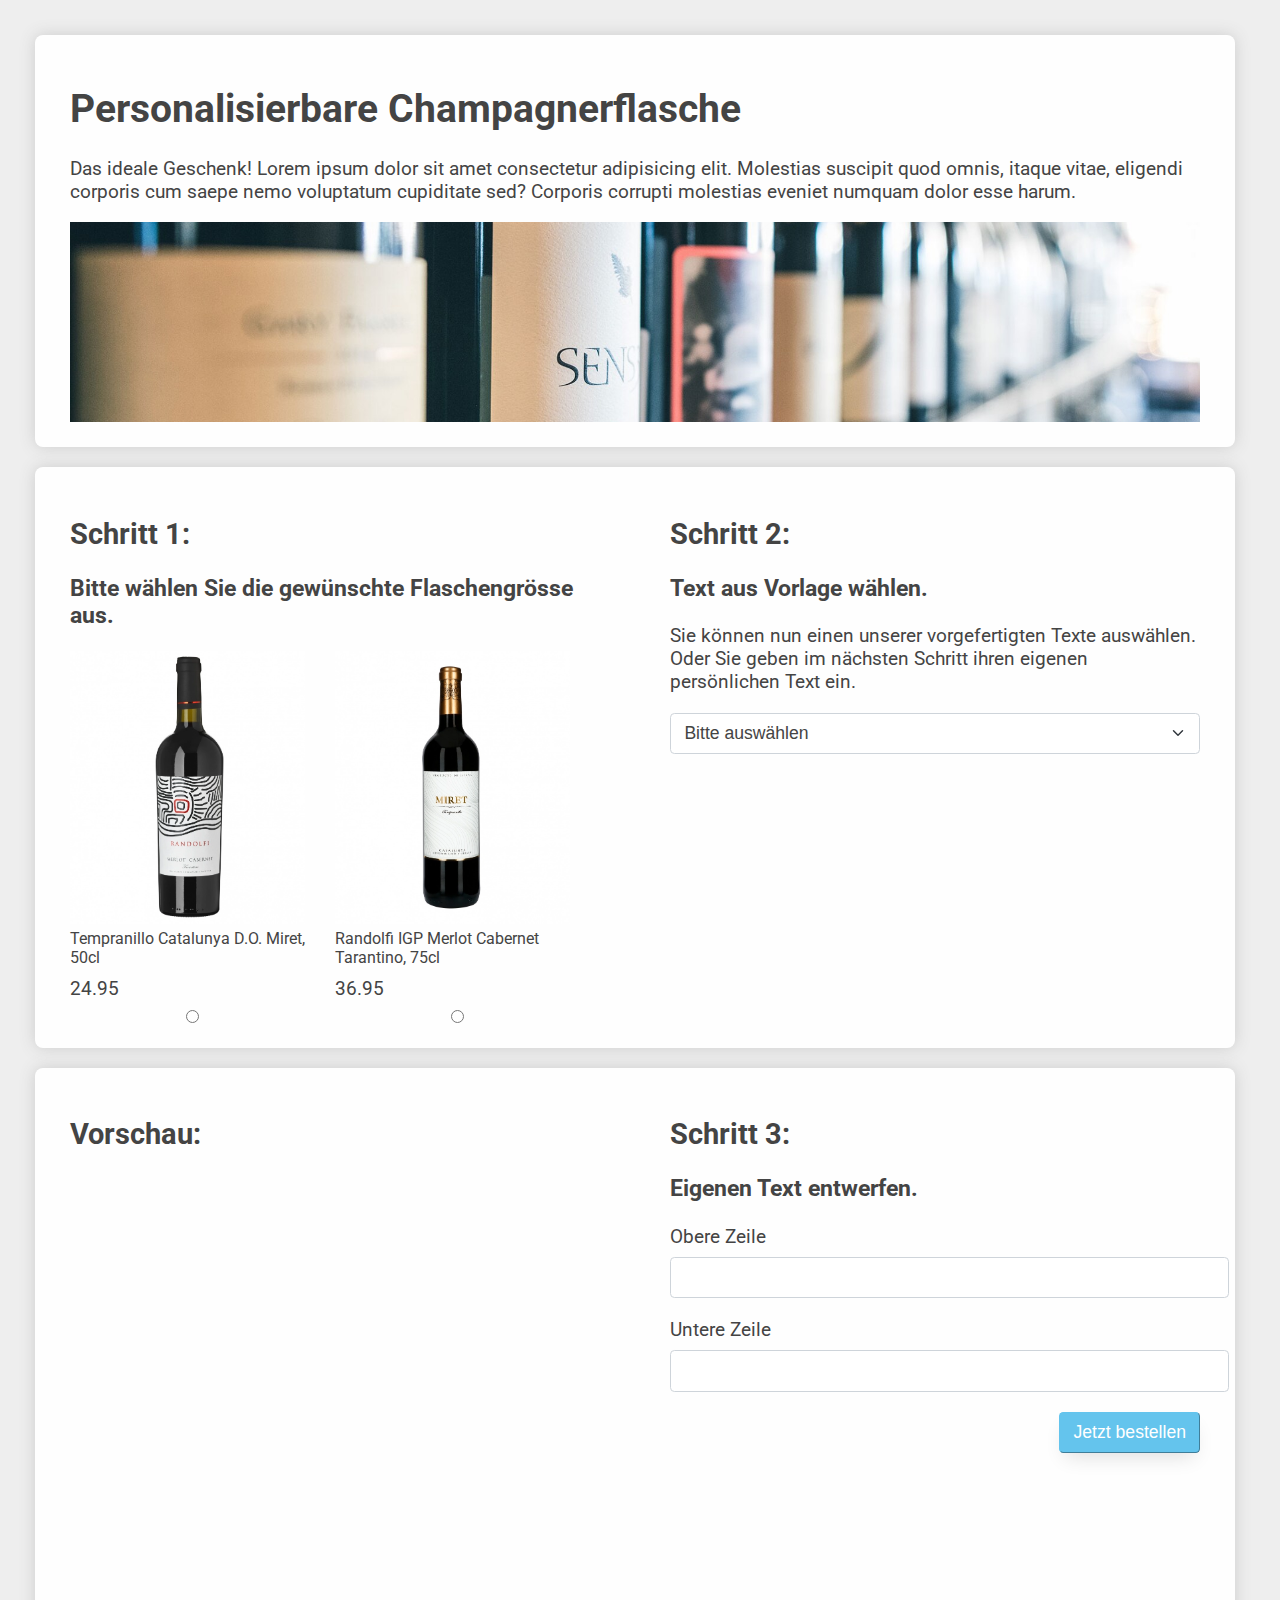
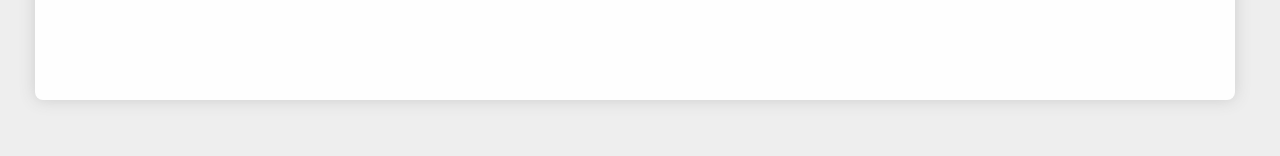
==== index.html @ 7e0ebab8 "init project designed and functional." ====
<!DOCTYPE html>
<html lang="en">
<head>
	<meta charset="UTF-8">
	<meta http-equiv="X-UA-Compatible" content="IE=edge">
	<meta name="viewport" content="width=device-width, initial-scale=1.0">
	<link rel="stylesheet" href="css/style.css">
	
	<link href="https://fonts.googleapis.com/css2?family=Roboto:wght@100;300;400;700&display=swap" rel="stylesheet">
	<title>bigBottle</title>
</head>
<body>
<div class="container">
	<div class="content">
		<h1>Personalisierbare Champagnerflasche</h1>
		<p>Das ideale Geschenk! Lorem ipsum dolor sit amet consectetur adipisicing elit. Molestias suscipit quod omnis, itaque vitae, eligendi corporis cum saepe nemo voluptatum cupiditate sed? Corporis corrupti molestias eveniet numquam dolor esse harum.</p>
		<div class="teaserImage"></div>
	</div>
</div>
<div class="container">
	<div class="content contentSmall">
		<h2>Schritt 1:</h2>
		<h3>Bitte wählen Sie die gewünschte Flaschengrösse aus.</h3>
		<div class="bottleSelectBox">
			<ul>
				<li>
					<div class="bottleContainer">
						<label>
							<img class="bottleImage" src="img/3356512-01.webp" alt="Champagnerflasche klein">
							<span class="bottleDescription">Tempranillo Catalunya D.O. Miret, 50cl</span>
							<span class="bottlePrice">24.95</span>
							<input type="radio" name="bottle" value="smallBottle" id="bottle" onClick="selectBottle(this);">
						</label>
					</div>
				</li>
				<li>
					<div class="bottleContainer">
						<label>
							<img class="bottleImage" src="img/3243206-01.webp" alt="Champagnerflasche gross">
							<span class="bottleDescription">Randolfi IGP Merlot Cabernet Tarantino, 75cl</span>
							<span class="bottlePrice">36.95</span>
							<input type="radio" name="bottle" value="largeBottle" id="bottle" onClick="selectBottle(this);">
						</label>
					</div>
				</li>
			</ul>
		</div>
	</div>
	<div class="content contentSmall">
		<h2>Schritt 2:</h2>
		<h3>Text aus Vorlage wählen.</h3>
		<p>Sie können nun einen unserer vorgefertigten Texte auswählen. Oder Sie geben im nächsten Schritt ihren eigenen persönlichen Text ein.</p>
		<div class="textDraft" id="textDraft">
			<!-- <select class="form-select" name="texte" id="texte" onChange="prefillWithDraft()">
				<option value="">Bitte auswählen</option>
				<option value="Das ist Text 1 | Teil 1">Das ist Text 1 - links | Teil 1 - rechts</option>
				<option value="Das ist Text 2 | Teil 2">Das ist Text 2 - links | Teil 2 - rechts</option>
				<option value="Das ist Text 3 | Teil 3">Das ist Text 3 - links | Teil 3 - rechts</option>
				<option value="Das ist Text 4 | Teil 4">Das ist Text 4 - links | Teil 4 - rechts</option>
			</select> -->
		</div>
	</div>
</div>
<div class="container">
	<div class="content contentSmall">
		<h2>Vorschau:</h2>
		<div class="previewChampagner" id="previewChampagner">
			<div class="previewTextChampagner">
				<div id="previewRow1" class="previewRow1"></div>
				<div id="previewRow2" class="previewRow2"></div>
			</div>
		</div>
	</div>
	<div class="content contentSmall">
		<h2>Schritt 3:</h2>
		<h3>Eigenen Text entwerfen.</h3>
		<label for="zeile1" class="form-label">Obere Zeile</label>
		<input class="form-control" type="text" id="zeile1" pattern="^[a-zA-Z0-9-_\.]{1,20}" maxlength="20" onKeyUp="preview('previewRow1', this.value)">
		
		<label for="zeile1" class="form-label">Untere Zeile</label>
		<input class="form-control" type="text" id="zeile2" pattern="^[a-zA-Z0-9-_\.]{1,20}" maxlength="20" onKeyUp="preview('previewRow2', this.value)">

		<button class="btn btn-info" type="button" value="JETZT BESTELLEN" onClick="sendBtn()">Jetzt bestellen</button>
	</div>
</div>
<footer>
	<script src="js/bottle.js"></script>
</footer>
</body>
</html>
---- css/style.css ----
html, body {
	margin: 0;
	padding: 0;
	font-family: 'Roboto', sans-serif;
	font-size: 1.1em;
	background-color: #eee;
	color: #444;
}

body {
	display: flex;
	flex-wrap: wrap;
	/* justify-content: center; */
	padding: 2rem;
}

h2

a {
	color: #64c4ed;
	font-size: 1em;
	text-decoration: none;
}

.btn {
	float: right;
	padding: .375rem .75rem;
	border-width: 1px;
	-webkit-box-shadow: 0 10px 20px -6px rgb(0 0 0 / 12%);
	-moz-box-shadow: 0 10px 20px -6px rgba(0,0,0,.12);
	box-shadow: 0 10px 20px -6px rgb(0 0 0 / 12%);
	font-weight: 400;
	color: #212529;
	text-align: center;
	vertical-align: middle;
	font-size: 1rem;
	line-height: 1.5;
	border-radius: .25rem;
}

.btn.btn-info {
	color: #fff;
	border-color: #64c4ed;
	background: #64c4ed;
}

img {
	max-width: 100%;
}

.teaserImage {
	background-image: url('../img/teaser.jpg');
	background-repeat: no-repeat;
	background-size: cover;
	background-position: center center;
	width: 100%;
	height: 200px;
}

button { cursor: pointer; }

.container {
	width: 100%;
	max-width: 1200px;
	display: flex;
	background-color: #fefefe;
	border-radius: 8px;
	margin-bottom: 20px;
	box-shadow: 0 0 16px #ccc;
}

.content {
	width: 100%;
	padding: 25px 35px;
}

.contentSmall { width: 50%; }

.bottleSelectBox ul {
	list-style-type: none;
	padding: 0;
}

.bottleSelectBox ul li {
	float: left;
	width: calc((100%/2) - 30px);
	margin-right: 30px;
}

.bottleSelectBox ul li .bottleContainer span.bottleDescription {
	font-size: .85em;
	display: block;
	margin-bottom: 10px;
}

.bottleSelectBox ul li .bottleContainer span.bottlePrice {
	font-size: 1em;
	display: block;
	margin-bottom: 10px;
}

.bottleSelectBox ul li .bottleContainer input[type="radio"] {
	display: block;
	text-align: center;
	width: 100%;
}

.previewChampagner {
	position: relative;
	height: 500px;
}

.previewChampagner#previewChampagner {
	/* background-image: url('../img/3243206-01_large.jpg'); */
	background-repeat: no-repeat;
	background-size: contain;
}

.previewTextChampagner {
	position: relative;
	left: 170px;
	top: 310px;
	white-space: nowrap;
}

.form-label { margin-bottom: .5rem; }

label { display: inline-block; }

.form-select {
	display: block;
	width: 100%;
	padding: .375rem 2.25rem .375rem .75rem;
	-moz-padding-start: calc(0.75rem - 3px);
	font-size: 1rem;
	font-weight: 400;
	line-height: 1.5;
	color: #444;
	background-color: #fff;
	background-image: url("data:image/svg+xml,%3csvg xmlns='http://www.w3.org/2000/svg' viewBox='0 0 16 16'%3e%3cpath fill='none' stroke='%23343a40' stroke-linecap='round' stroke-linejoin='round' stroke-width='2' d='M2 5l6 6 6-6'/%3e%3c/svg%3e");
	background-repeat: no-repeat;
	background-position: right .75rem center;
	background-size: 16px 12px;
	border: 1px solid #ced4da;
	border-radius: .25rem;
	transition: border-color .15s ease-in-out,box-shadow .15s ease-in-out;
	-webkit-appearance: none;
	-moz-appearance: none;
	appearance: none;
	margin-bottom: 20px;
}

.form-control {
	display: block;
	width: 100%;
	padding: .375rem .75rem;
	font-size: 1rem;
	font-weight: 400;
	line-height: 1.5;
	color: #444;
	background-color: #fff;
	background-clip: padding-box;
	border: 1px solid #ced4da;
	-webkit-appearance: none;
	-moz-appearance: none;
	appearance: none;
	border-radius: .25rem;
	transition: border-color .15s ease-in-out,box-shadow .15s ease-in-out;
	margin-bottom: 20px;
}
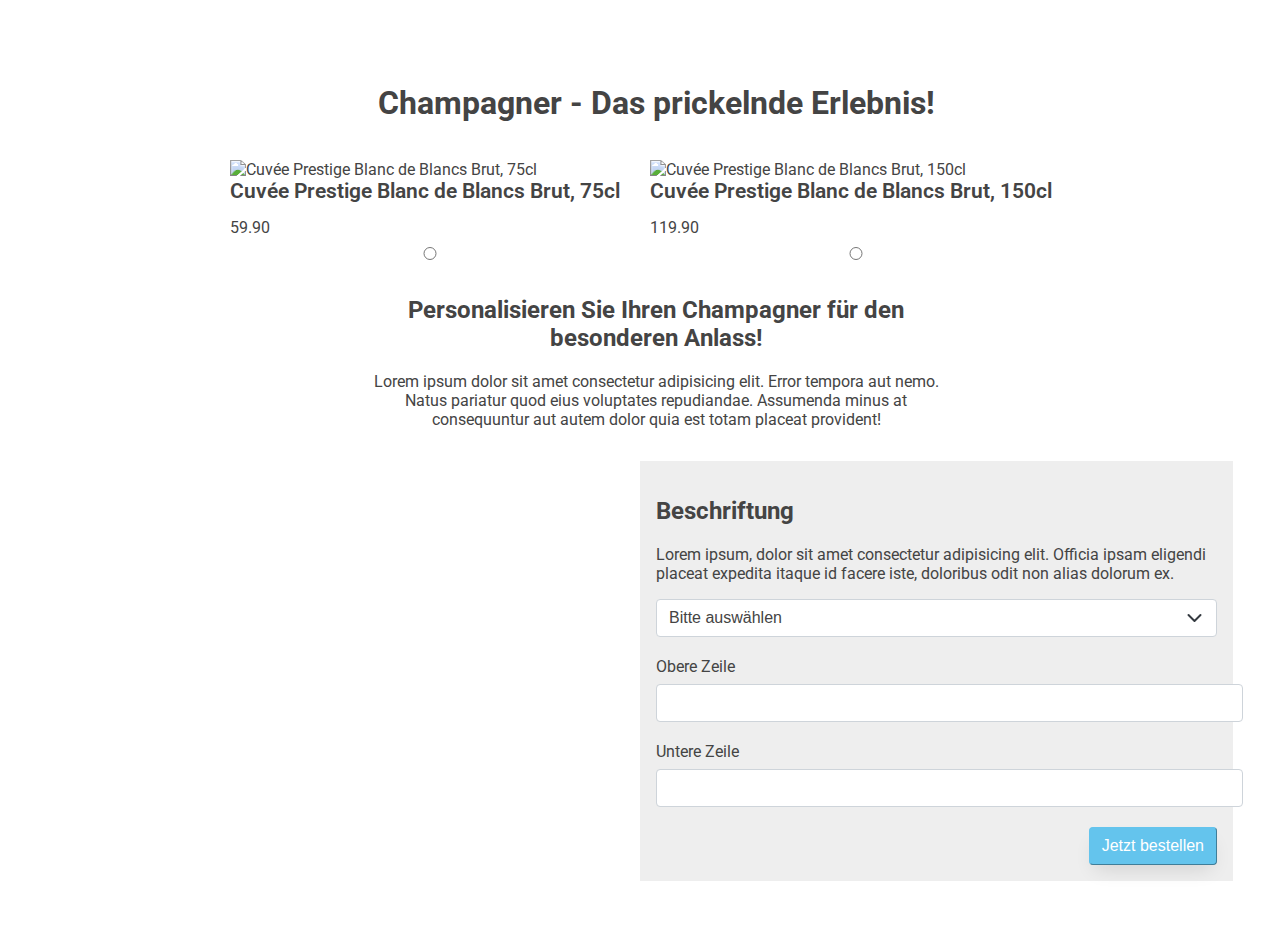
==== commit 6d985cef: "complet redesigned from manus. new images and structure based on unknown flexbox version. js code pa" ====
--- a/index.html
+++ b/index.html
@@ -5,30 +5,21 @@
 	<meta http-equiv="X-UA-Compatible" content="IE=edge">
 	<meta name="viewport" content="width=device-width, initial-scale=1.0">
 	<link rel="stylesheet" href="css/style.css">
-	
 	<link href="https://fonts.googleapis.com/css2?family=Roboto:wght@100;300;400;700&display=swap" rel="stylesheet">
-	<title>bigBottle</title>
+	<title>Champagner personalisierbar</title>
 </head>
 <body>
-<div class="container">
-	<div class="content">
-		<h1>Personalisierbare Champagnerflasche</h1>
-		<p>Das ideale Geschenk! Lorem ipsum dolor sit amet consectetur adipisicing elit. Molestias suscipit quod omnis, itaque vitae, eligendi corporis cum saepe nemo voluptatum cupiditate sed? Corporis corrupti molestias eveniet numquam dolor esse harum.</p>
-		<div class="teaserImage"></div>
-	</div>
-</div>
-<div class="container">
-	<div class="content contentSmall">
-		<h2>Schritt 1:</h2>
-		<h3>Bitte wählen Sie die gewünschte Flaschengrösse aus.</h3>
-		<div class="bottleSelectBox">
-			<ul>
+<div class="wrapper">
+	<div class="row inhalt">
+		<div class="column">
+			<h1>Champagner - Das prickelnde Erlebnis!</h1>
+			<ul class="bottleSelectBox">
 				<li>
 					<div class="bottleContainer">
 						<label>
-							<img class="bottleImage" src="img/3356512-01.webp" alt="Champagnerflasche klein">
-							<span class="bottleDescription">Tempranillo Catalunya D.O. Miret, 50cl</span>
-							<span class="bottlePrice">24.95</span>
+							<img class="bottleImage" src="https://www.angela-bruderer.ch/media/wysiwyg/personalisierbarerChampagner/8409901-01.png" alt="Cuvée Prestige Blanc de Blancs Brut, 75cl">
+							<span class="bottleTitle">Cuvée Prestige Blanc de Blancs Brut, 75cl</span>
+							<span class="bottlePrice">59.90</span>
 							<input type="radio" name="bottle" value="smallBottle" id="bottle" onClick="selectBottle(this);">
 						</label>
 					</div>
@@ -36,51 +27,46 @@
 				<li>
 					<div class="bottleContainer">
 						<label>
-							<img class="bottleImage" src="img/3243206-01.webp" alt="Champagnerflasche gross">
-							<span class="bottleDescription">Randolfi IGP Merlot Cabernet Tarantino, 75cl</span>
-							<span class="bottlePrice">36.95</span>
+							<img class="bottleImage" src="https://www.angela-bruderer.ch/media/wysiwyg/personalisierbarerChampagner/8410001-01.png" alt="Cuvée Prestige Blanc de Blancs Brut, 150cl">
+							<span class="bottleTitle">Cuvée Prestige Blanc de Blancs Brut, 150cl</span>
+							<span class="bottlePrice">119.90</span>
 							<input type="radio" name="bottle" value="largeBottle" id="bottle" onClick="selectBottle(this);">
 						</label>
 					</div>
 				</li>
 			</ul>
-		</div>
-	</div>
-	<div class="content contentSmall">
-		<h2>Schritt 2:</h2>
-		<h3>Text aus Vorlage wählen.</h3>
-		<p>Sie können nun einen unserer vorgefertigten Texte auswählen. Oder Sie geben im nächsten Schritt ihren eigenen persönlichen Text ein.</p>
-		<div class="textDraft" id="textDraft">
-			<!-- <select class="form-select" name="texte" id="texte" onChange="prefillWithDraft()">
-				<option value="">Bitte auswählen</option>
-				<option value="Das ist Text 1 | Teil 1">Das ist Text 1 - links | Teil 1 - rechts</option>
-				<option value="Das ist Text 2 | Teil 2">Das ist Text 2 - links | Teil 2 - rechts</option>
-				<option value="Das ist Text 3 | Teil 3">Das ist Text 3 - links | Teil 3 - rechts</option>
-				<option value="Das ist Text 4 | Teil 4">Das ist Text 4 - links | Teil 4 - rechts</option>
-			</select> -->
-		</div>
-	</div>
-</div>
-<div class="container">
-	<div class="content contentSmall">
-		<h2>Vorschau:</h2>
-		<div class="previewChampagner" id="previewChampagner">
-			<div class="previewTextChampagner">
-				<div id="previewRow1" class="previewRow1"></div>
-				<div id="previewRow2" class="previewRow2"></div>
+			<div class="introText">
+				<h2>Personalisieren Sie Ihren Champagner für den besonderen Anlass!</h2>
+				<p>Lorem ipsum dolor sit amet consectetur adipisicing elit. Error tempora aut nemo. Natus pariatur quod eius voluptates repudiandae. Assumenda minus at consequuntur aut autem dolor quia est totam placeat provident!</p>
 			</div>
 		</div>
 	</div>
-	<div class="content contentSmall">
-		<h2>Schritt 3:</h2>
-		<h3>Eigenen Text entwerfen.</h3>
-		<label for="zeile1" class="form-label">Obere Zeile</label>
-		<input class="form-control" type="text" id="zeile1" pattern="^[a-zA-Z0-9-_\.]{1,20}" maxlength="20" onKeyUp="preview('previewRow1', this.value)">
-		
-		<label for="zeile1" class="form-label">Untere Zeile</label>
-		<input class="form-control" type="text" id="zeile2" pattern="^[a-zA-Z0-9-_\.]{1,20}" maxlength="20" onKeyUp="preview('previewRow2', this.value)">
+	<div class="row preview">
+		<div class="column">
+			<div class="vorschau">
+				<div class="previewWrapper">
+					<img id="previewChampagner" src="https://www.angela-bruderer.ch/media/wysiwyg/personalisierbarerChampagner/8409901-01_vorschau.jpg" alt="">
+					<div class="previewTextChampagner">
+						<span id="previewRow1" class="previewRow1"></span>
+						<span id="previewRow2" class="previewRow2"></span>
+					</div>
+				</div>
+			</div>
+		</div>
+		<div class="column">
+			<div class="form">
+				<h2>Beschriftung</h2>
+				<p>Lorem ipsum, dolor sit amet consectetur adipisicing elit. Officia ipsam eligendi placeat expedita itaque id facere iste, doloribus odit non alias dolorum ex.</p>
+				<div class="textDraft" id="textDraft"></div>
+				<label for="zeile1" class="form-label">Obere Zeile</label>
+				<input class="form-control" type="text" id="zeile1" pattern="^[a-zA-Z0-9-_\.]{1,18}" maxlength="18" onKeyUp="preview('previewRow1', this.value)">
+				
+				<label for="zeile1" class="form-label">Untere Zeile</label>
+				<input class="form-control" type="text" id="zeile2" pattern="^[a-zA-Z0-9-_\.]{1,22}" maxlength="22" onKeyUp="preview('previewRow2', this.value)">
 
-		<button class="btn btn-info" type="button" value="JETZT BESTELLEN" onClick="sendBtn()">Jetzt bestellen</button>
+				<button class="btn btn-info" type="button" value="JETZT BESTELLEN" onClick="sendOrder()">Jetzt bestellen</button>
+			</div>
+		</div>
 	</div>
 </div>
 <footer>
--- a/css/style.css
+++ b/css/style.css
@@ -2,27 +2,24 @@
 	margin: 0;
 	padding: 0;
 	font-family: 'Roboto', sans-serif;
-	font-size: 1.1em;
-	background-color: #eee;
+	font-size: 1em;
 	color: #444;
 }
 
-body {
-	display: flex;
-	flex-wrap: wrap;
-	/* justify-content: center; */
+.wrapper {
+	margin: 15px;
 	padding: 2rem;
 }
 
-h2
-
-a {
+h1 { text-align: center; }
+
+ .wrapper a {
 	color: #64c4ed;
 	font-size: 1em;
 	text-decoration: none;
 }
 
-.btn {
+.wrapper .btn {
 	float: right;
 	padding: .375rem .75rem;
 	border-width: 1px;
@@ -38,68 +35,105 @@
 	border-radius: .25rem;
 }
 
-.btn.btn-info {
+.wrapper .btn.btn-info {
 	color: #fff;
 	border-color: #64c4ed;
 	background: #64c4ed;
 }
 
-img {
-	max-width: 100%;
-}
-
-.teaserImage {
-	background-image: url('../img/teaser.jpg');
+.wrapper .btn { cursor: pointer; }
+
+.row {
+  display: flex;
+  flex-direction: row;
+  flex-wrap: wrap;
+  width: 100%;
+}
+
+.column {
+  display: flex;
+  flex-direction: column;
+  flex-basis: 100%;
+}
+
+.row.preview .column {
+	justify-content: flex-end;
+}
+
+.inhalt {
+	padding: 1em;
+	background-image: url('https://www.angela-bruderer.ch/media/wysiwyg/personalisierbarerChampagner/gold_sterne_background.jpg');
 	background-repeat: no-repeat;
 	background-size: cover;
-	background-position: center center;
-	width: 100%;
-	height: 200px;
-}
-
-button { cursor: pointer; }
-
-.container {
-	width: 100%;
-	max-width: 1200px;
+}
+
+.form {
+	padding: 1em;
+	background-color: #eee;
+}
+
+.introText {
+	width: 80%;
+	flex-shrink: 1;
+	text-align: center;
+	margin: auto;
+}
+
+.content#teaser {
+	justify-content: center;
+	background-image: url('https://www.angela-bruderer.ch/media/wysiwyg/personalisierbarerChampagner/gold_sterne_background.jpg');
+	background-repeat: no-repeat;
+	background-size: cover;
+}
+
+.content {
 	display: flex;
-	background-color: #fefefe;
-	border-radius: 8px;
-	margin-bottom: 20px;
-	box-shadow: 0 0 16px #ccc;
-}
-
-.content {
-	width: 100%;
+	flex-wrap: wrap;
+	width: 100%;
+	background-color: #FAC890;
 	padding: 25px 35px;
 }
 
-.contentSmall { width: 50%; }
-
-.bottleSelectBox ul {
+ul.bottleSelectBox {
+	display: flex;
+	flex-wrap: wrap;
+	justify-content: center;
 	list-style-type: none;
 	padding: 0;
 }
 
-.bottleSelectBox ul li {
-	float: left;
-	width: calc((100%/2) - 30px);
+ul.bottleSelectBox li {
 	margin-right: 30px;
 }
 
-.bottleSelectBox ul li .bottleContainer span.bottleDescription {
-	font-size: .85em;
+ul.bottleSelectBox li .bottleContainer {
+	width: fit-content;
+}
+
+ul.bottleSelectBox li .bottleContainer img.bottleImage {
+	width: 80%;
+}
+
+ul.bottleSelectBox li .bottleContainer span.bottleTitle {
+	display: block;
+	margin-bottom: 15px;
+	font-size: 1.3em;
+	font-weight: 600;
+}
+
+ul.bottleSelectBox li .bottleContainer span.bottleDescription {
 	display: block;
 	margin-bottom: 10px;
-}
-
-.bottleSelectBox ul li .bottleContainer span.bottlePrice {
-	font-size: 1em;
+	font-size: 1em;
+	width: 350px;
+}
+
+ul.bottleSelectBox li .bottleContainer span.bottlePrice {
 	display: block;
 	margin-bottom: 10px;
 }
 
-.bottleSelectBox ul li .bottleContainer input[type="radio"] {
+ul.bottleSelectBox li .bottleContainer input[type="radio"] {
 	display: block;
 	text-align: center;
 	width: 100%;
@@ -107,20 +141,26 @@
 
 .previewChampagner {
 	position: relative;
-	height: 500px;
+	height: 700px;
 }
 
 .previewChampagner#previewChampagner {
-	/* background-image: url('../img/3243206-01_large.jpg'); */
+	/* background-image: url('https://www.angela-bruderer.ch/media/wysiwyg/personalisierbarerChampagner/8409901-01.png'); */
 	background-repeat: no-repeat;
 	background-size: contain;
 }
 
 .previewTextChampagner {
 	position: relative;
-	left: 170px;
-	top: 310px;
+	left: 266px;
+	bottom: 183px;
 	white-space: nowrap;
+	text-align: center;
+	width: 206px;
+}
+
+.previewTextChampagner span {
+	display: block;
 }
 
 .form-label { margin-bottom: .5rem; }
@@ -132,7 +172,7 @@
 	width: 100%;
 	padding: .375rem 2.25rem .375rem .75rem;
 	-moz-padding-start: calc(0.75rem - 3px);
-	font-size: 1rem;
+	font-size: 1em;
 	font-weight: 400;
 	line-height: 1.5;
 	color: #444;
@@ -140,7 +180,7 @@
 	background-image: url("data:image/svg+xml,%3csvg xmlns='http://www.w3.org/2000/svg' viewBox='0 0 16 16'%3e%3cpath fill='none' stroke='%23343a40' stroke-linecap='round' stroke-linejoin='round' stroke-width='2' d='M2 5l6 6 6-6'/%3e%3c/svg%3e");
 	background-repeat: no-repeat;
 	background-position: right .75rem center;
-	background-size: 16px 12px;
+	background-size: 19px 16px;
 	border: 1px solid #ced4da;
 	border-radius: .25rem;
 	transition: border-color .15s ease-in-out,box-shadow .15s ease-in-out;
@@ -167,4 +207,29 @@
 	border-radius: .25rem;
 	transition: border-color .15s ease-in-out,box-shadow .15s ease-in-out;
 	margin-bottom: 20px;
+}
+
+@media screen and (min-width: 800px) {
+	.column {
+		flex: 1 1 400px;
+	}
+
+	.double-column {
+		flex: 1
+	}
+
+	.introText {
+		width: 50%;
+	}
+}
+
+@media screen and (max-width: 700px) {
+	.previewWrapper img {
+		width: 500px;
+	}
+
+	.previewTextChampagner {
+		left: 205px;
+		bottom: 159px;
+	}
 }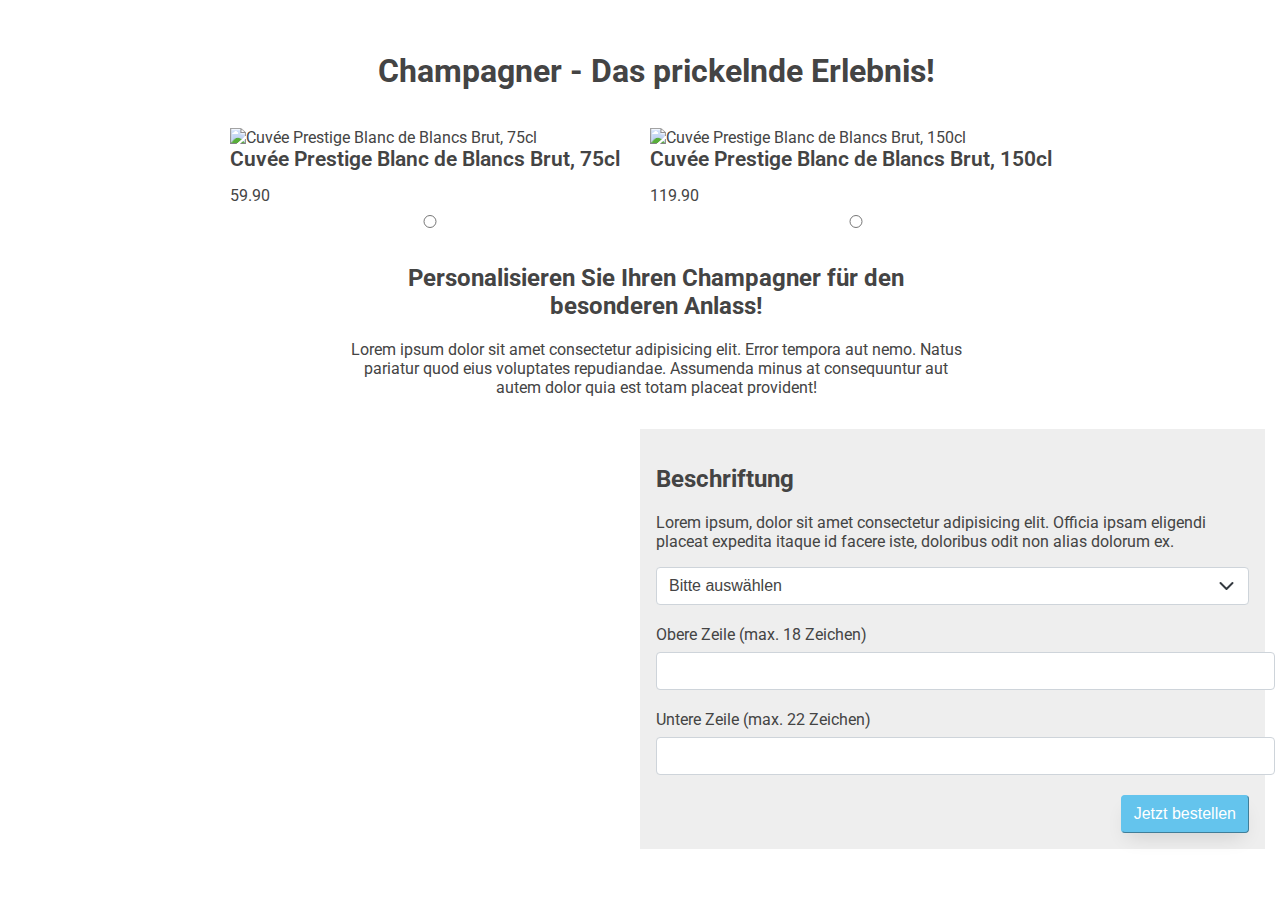
==== commit 9d0e9cec: "Limit for Character in html visual as textelement." ====
--- a/index.html
+++ b/index.html
@@ -58,10 +58,10 @@
 				<h2>Beschriftung</h2>
 				<p>Lorem ipsum, dolor sit amet consectetur adipisicing elit. Officia ipsam eligendi placeat expedita itaque id facere iste, doloribus odit non alias dolorum ex.</p>
 				<div class="textDraft" id="textDraft"></div>
-				<label for="zeile1" class="form-label">Obere Zeile</label>
+				<label for="zeile1" class="form-label">Obere Zeile (max. 18 Zeichen)</label>
 				<input class="form-control" type="text" id="zeile1" pattern="^[a-zA-Z0-9-_\.]{1,18}" maxlength="18" onKeyUp="preview('previewRow1', this.value)">
 				
-				<label for="zeile1" class="form-label">Untere Zeile</label>
+				<label for="zeile1" class="form-label">Untere Zeile (max. 22 Zeichen)</label>
 				<input class="form-control" type="text" id="zeile2" pattern="^[a-zA-Z0-9-_\.]{1,22}" maxlength="22" onKeyUp="preview('previewRow2', this.value)">
 
 				<button class="btn btn-info" type="button" value="JETZT BESTELLEN" onClick="sendOrder()">Jetzt bestellen</button>
--- a/css/style.css
+++ b/css/style.css
@@ -8,7 +8,6 @@
 
 .wrapper {
 	margin: 15px;
-	padding: 2rem;
 }
 
 h1 { text-align: center; }
@@ -30,7 +29,7 @@
 	color: #212529;
 	text-align: center;
 	vertical-align: middle;
-	font-size: 1rem;
+	font-size: 1em;
 	line-height: 1.5;
 	border-radius: .25rem;
 }
@@ -77,21 +76,6 @@
 	flex-shrink: 1;
 	text-align: center;
 	margin: auto;
-}
-
-.content#teaser {
-	justify-content: center;
-	background-image: url('https://www.angela-bruderer.ch/media/wysiwyg/personalisierbarerChampagner/gold_sterne_background.jpg');
-	background-repeat: no-repeat;
-	background-size: cover;
-}
-
-.content {
-	display: flex;
-	flex-wrap: wrap;
-	width: 100%;
-	background-color: #FAC890;
-	padding: 25px 35px;
 }
 
 ul.bottleSelectBox {
@@ -144,12 +128,6 @@
 	height: 700px;
 }
 
-.previewChampagner#previewChampagner {
-	/* background-image: url('https://www.angela-bruderer.ch/media/wysiwyg/personalisierbarerChampagner/8409901-01.png'); */
-	background-repeat: no-repeat;
-	background-size: contain;
-}
-
 .previewTextChampagner {
 	position: relative;
 	left: 266px;
@@ -157,11 +135,11 @@
 	white-space: nowrap;
 	text-align: center;
 	width: 206px;
-}
-
-.previewTextChampagner span {
-	display: block;
-}
+	font-family: 'Times New Roman', Times, serif;
+	font-size: 1.1em;
+}
+
+.previewTextChampagner span { display: block; }
 
 .form-label { margin-bottom: .5rem; }
 
@@ -214,10 +192,6 @@
 		flex: 1 1 400px;
 	}
 
-	.double-column {
-		flex: 1
-	}
-
 	.introText {
 		width: 50%;
 	}
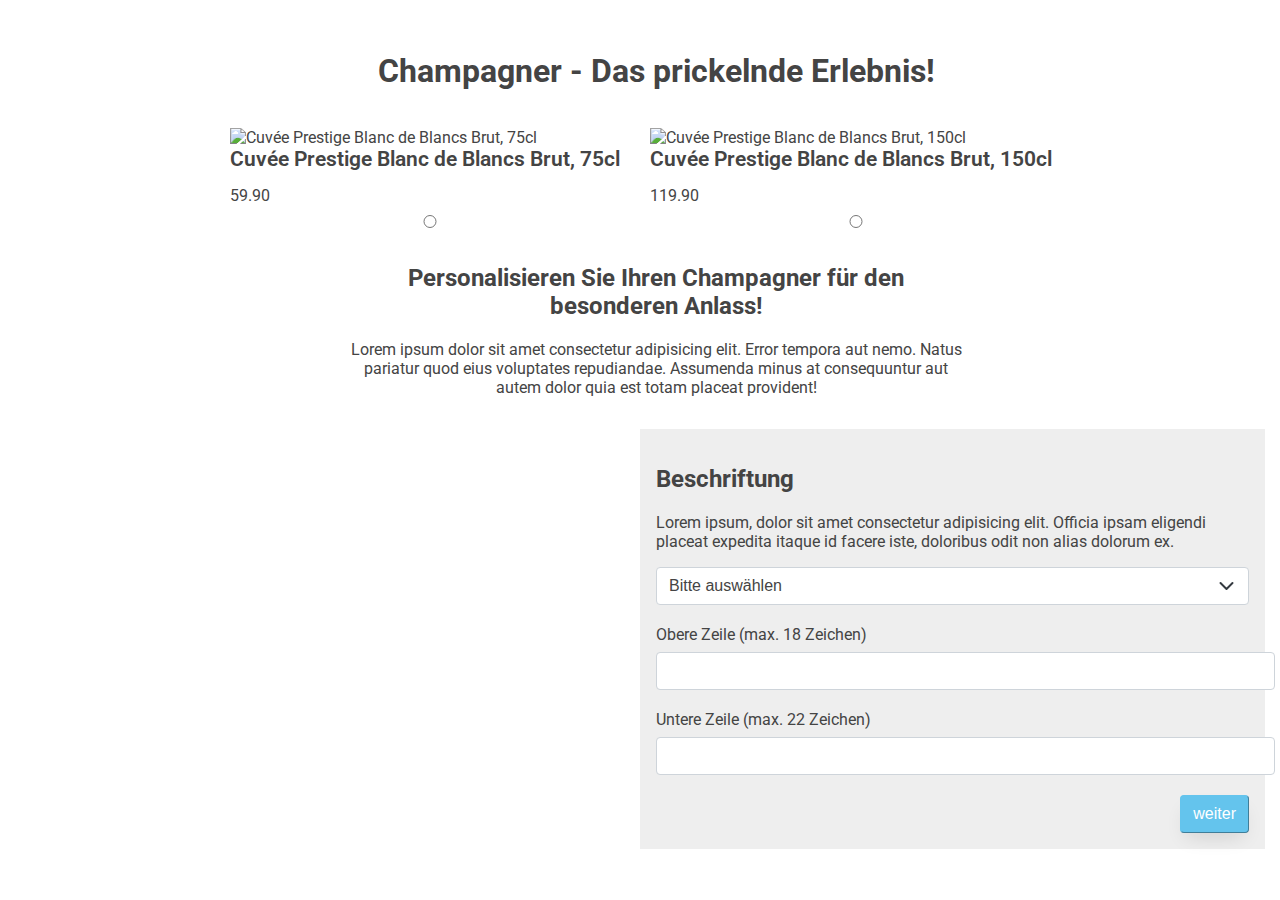
==== commit 04f6f9e7: "change button text to weiter" ====
--- a/index.html
+++ b/index.html
@@ -64,7 +64,7 @@
 				<label for="zeile1" class="form-label">Untere Zeile (max. 22 Zeichen)</label>
 				<input class="form-control" type="text" id="zeile2" pattern="^[a-zA-Z0-9-_\.]{1,22}" maxlength="22" onKeyUp="preview('previewRow2', this.value)">
 
-				<button class="btn btn-info" type="button" value="JETZT BESTELLEN" onClick="sendOrder()">Jetzt bestellen</button>
+				<button class="btn btn-info" type="button" value="JETZT BESTELLEN" onClick="sendOrder()">weiter</button>
 			</div>
 		</div>
 	</div>
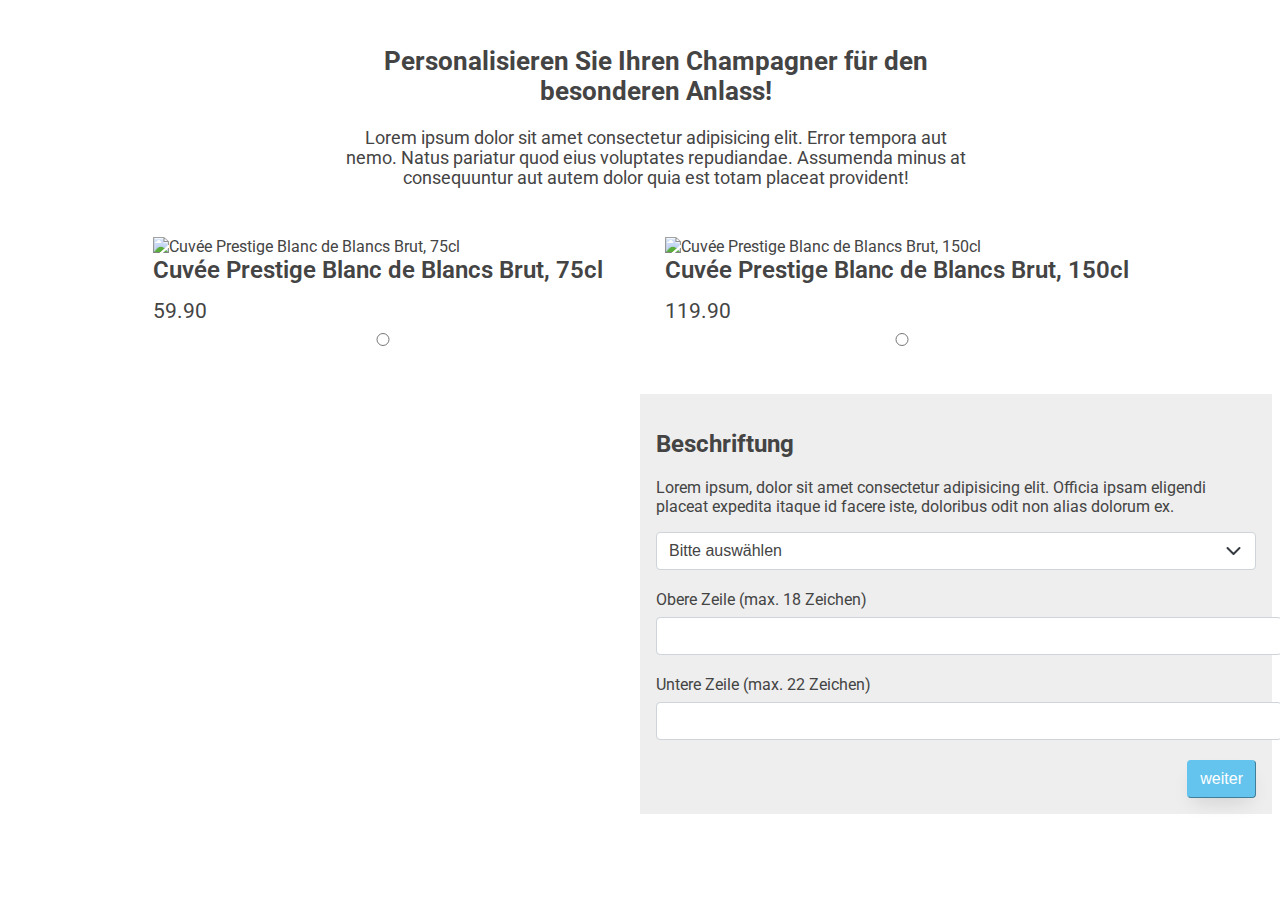
==== commit 5f50bfd5: "rearrange the introText in html on top and changed the fontsize." ====
--- a/index.html
+++ b/index.html
@@ -12,7 +12,10 @@
 <div class="wrapper">
 	<div class="row inhalt">
 		<div class="column">
-			<h1>Champagner - Das prickelnde Erlebnis!</h1>
+			<div class="introText">
+				<h2>Personalisieren Sie Ihren Champagner für den besonderen Anlass!</h2>
+				<p>Lorem ipsum dolor sit amet consectetur adipisicing elit. Error tempora aut nemo. Natus pariatur quod eius voluptates repudiandae. Assumenda minus at consequuntur aut autem dolor quia est totam placeat provident!</p>
+			</div>
 			<ul class="bottleSelectBox">
 				<li>
 					<div class="bottleContainer">
@@ -35,10 +38,6 @@
 					</div>
 				</li>
 			</ul>
-			<div class="introText">
-				<h2>Personalisieren Sie Ihren Champagner für den besonderen Anlass!</h2>
-				<p>Lorem ipsum dolor sit amet consectetur adipisicing elit. Error tempora aut nemo. Natus pariatur quod eius voluptates repudiandae. Assumenda minus at consequuntur aut autem dolor quia est totam placeat provident!</p>
-			</div>
 		</div>
 	</div>
 	<div class="row preview">
--- a/css/style.css
+++ b/css/style.css
@@ -7,7 +7,7 @@
 }
 
 .wrapper {
-	margin: 15px;
+	padding: .5em;
 }
 
 h1 { text-align: center; }
@@ -76,6 +76,7 @@
 	flex-shrink: 1;
 	text-align: center;
 	margin: auto;
+	font-size: 1.1em;
 }
 
 ul.bottleSelectBox {
@@ -87,7 +88,15 @@
 }
 
 ul.bottleSelectBox li {
+	padding: 1em;
 	margin-right: 30px;
+	box-shadow: none;
+	transition: box-shadow ease .8s;
+}
+
+ul.bottleSelectBox li:hover {
+	box-shadow: 0px 0px 20px rgb(37, 37, 37);
+	transition: box-shadow ease .8s;
 }
 
 ul.bottleSelectBox li .bottleContainer {
@@ -96,31 +105,37 @@
 
 ul.bottleSelectBox li .bottleContainer img.bottleImage {
 	width: 80%;
+	cursor: pointer;
 }
 
 ul.bottleSelectBox li .bottleContainer span.bottleTitle {
 	display: block;
 	margin-bottom: 15px;
+	font-size: 1.5em;
+	font-weight: 600;
+}
+
+ul.bottleSelectBox li .bottleContainer span.bottleDescription {
+	display: block;
+	margin-bottom: 10px;
 	font-size: 1.3em;
-	font-weight: 600;
-}
-
-ul.bottleSelectBox li .bottleContainer span.bottleDescription {
+	width: 350px;
+}
+
+ul.bottleSelectBox li .bottleContainer span.bottlePrice {
 	display: block;
 	margin-bottom: 10px;
-	font-size: 1em;
-	width: 350px;
-}
-
-ul.bottleSelectBox li .bottleContainer span.bottlePrice {
-	display: block;
-	margin-bottom: 10px;
+	font-size: 1.3em;
 }
 
 ul.bottleSelectBox li .bottleContainer input[type="radio"] {
 	display: block;
 	text-align: center;
 	width: 100%;
+}
+
+.previewWrapper img {
+	max-width: unset;
 }
 
 .previewChampagner {
@@ -197,6 +212,14 @@
 	}
 }
 
+@media screen and (max-width: 1056px) {
+	.inhalt {
+		background-image: url('https://www.angela-bruderer.ch/media/wysiwyg/personalisierbarerChampagner/gold_sterne_background_mobile.jpg');
+		background-repeat: no-repeat;
+		background-size: cover;
+	}
+}
+
 @media screen and (max-width: 700px) {
 	.previewWrapper img {
 		width: 500px;
